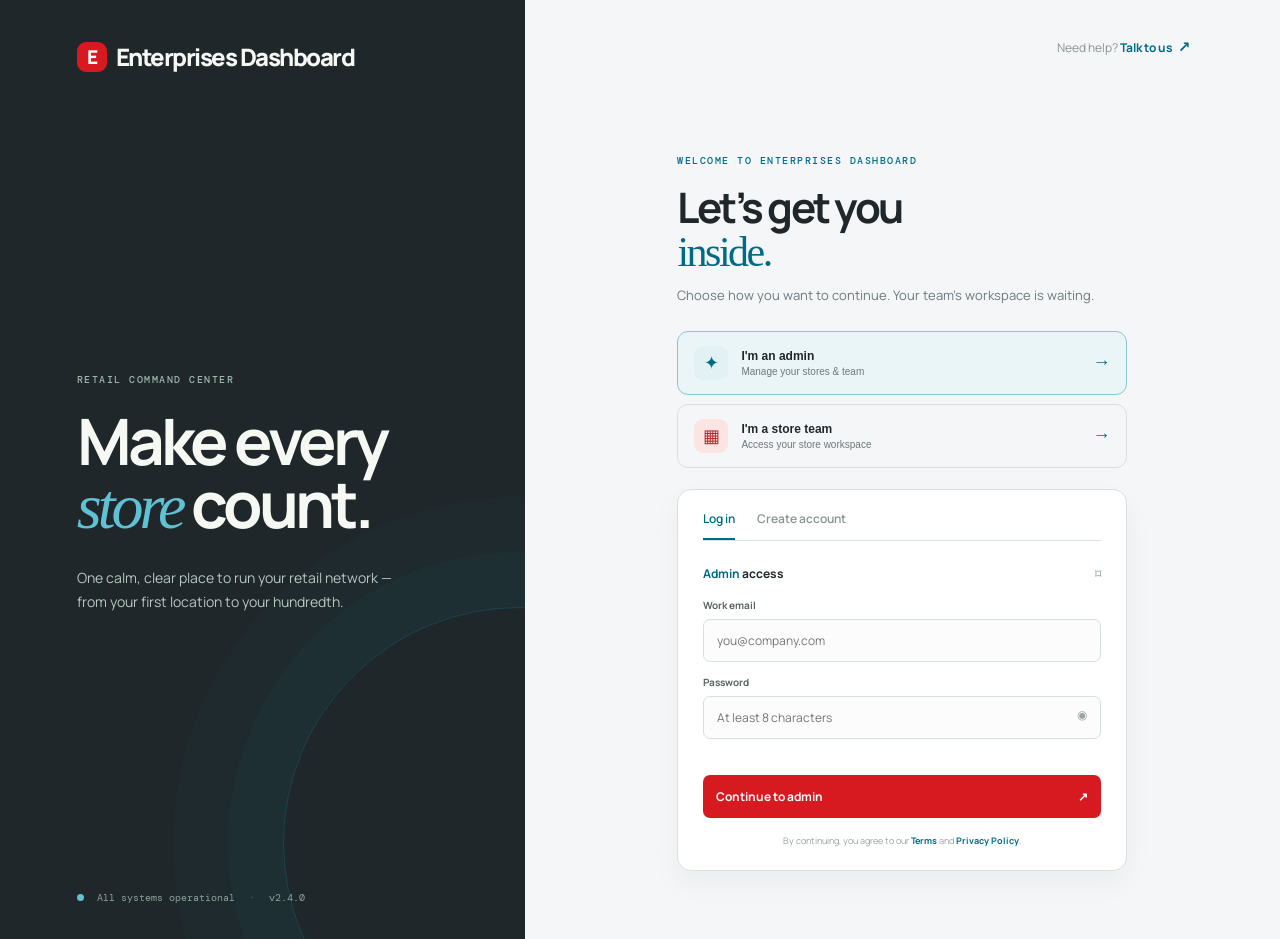
==== index.html @ e67822b3 "Hide admin navigation by default Co-authored-by: arena-agent <297053741+arena-agent@users.noreply.gi" ====
<!DOCTYPE html>
<html lang="en">
<head>
  <meta charset="UTF-8" />
  <meta name="viewport" content="width=device-width, initial-scale=1.0" />
  <title>Enterprises Dashboard · Retail operations, made simple</title>
  <link rel="preconnect" href="https://fonts.googleapis.com">
  <link rel="preconnect" href="https://fonts.gstatic.com" crossorigin>
  <link href="https://fonts.googleapis.com/css2?family=DM+Mono:wght@400;500&family=Manrope:wght@400;500;600;700;800&display=swap" rel="stylesheet">
  <link rel="stylesheet" href="styles.css?v=9" />
</head>
<body>
  <div class="app-shell">
    <aside class="brand-panel">
      <div class="brand"><span class="brand-mark">E</span><span>Enterprises Dashboard</span></div>
      <div class="brand-copy">
        <span class="eyebrow">RETAIL COMMAND CENTER</span>
        <h1>Make every<br><em>store</em> count.</h1>
        <p>One calm, clear place to run your retail network — from your first location to your hundredth.</p>
      </div>
      <div class="brand-footer"><span class="status-dot"></span> All systems operational <span class="footer-separator">·</span> v2.4.0</div>
    </aside>

    <main class="main-panel">
      <div class="topbar"><div class="mobile-brand"><span class="brand-mark">E</span> Enterprises Dashboard</div><div class="help">Need help? <a href="mailto:hello@enterprises.app">Talk to us <span>↗</span></a></div></div>
      <section id="auth-view" class="view">
        <div class="auth-wrap">
          <div class="intro">
            <span class="eyebrow accent">WELCOME TO ENTERPRISES DASHBOARD</span>
            <h2>Let’s get you<br><span>inside.</span></h2>
            <p>Choose how you want to continue. Your team’s workspace is waiting.</p>
          </div>
          <div class="role-grid">
            <button class="role-card selected" data-role="admin" type="button">
              <span class="role-icon admin-icon">✦</span><span class="role-text"><strong>I'm an admin</strong><small>Manage your stores & team</small></span><span class="arrow">→</span>
            </button>
            <button class="role-card" data-role="store" type="button">
              <span class="role-icon store-icon">▦</span><span class="role-text"><strong>I'm a store team</strong><small>Access your store workspace</small></span><span class="arrow">→</span>
            </button>
          </div>
          <div class="auth-card">
            <div class="auth-tabs"><button class="tab active" data-auth="login" type="button">Log in</button><button class="tab" data-auth="signup" type="button">Create account</button></div>
            <div class="form-heading"><span class="selected-role-label">Admin</span> access <span class="lock">⌑</span></div>
            <form id="auth-form" novalidate>
              <div id="name-field" class="field hidden"><label for="name">Your name</label><input id="name" type="text" placeholder="e.g. Alex Morgan" autocomplete="name"></div>
              <div class="field"><label for="email">Work email</label><input id="email" type="email" placeholder="you@company.com" autocomplete="email" required></div>
              <div class="field"><label for="password">Password</label><div class="password-wrap"><input id="password" type="password" placeholder="At least 8 characters" autocomplete="current-password" required><button type="button" id="toggle-password" aria-label="Show password">◉</button></div></div>
              <div id="confirm-field" class="field hidden"><label for="confirm">Confirm password</label><input id="confirm" type="password" placeholder="Repeat your password"></div>
              <div id="form-error" class="form-error" role="alert"></div>
              <button class="primary-button" type="submit"><span id="submit-label">Continue to admin</span><span>↗</span></button>
            </form>
            <p class="terms">By continuing, you agree to our <a href="#">Terms</a> and <a href="#">Privacy Policy</a>.</p>
          </div>
          <p class="switch-note" id="switch-note"></p>
        </div>
      </section>

      <section id="dashboard-view" class="view hidden"></section>
    </main>
  </div>
  <div id="toast" class="toast"></div>
  <script src="app.js?v=10"></script>
</body>
</html>
---- styles.css ----
:root{--ink:#17201c;--muted:#6d7872;--line:#dfe5df;--paper:#f7f9f6;--card:#fff;--mint:#dceee4;--green:#176b4a;--lime:#c8f06b;--orange:#e8794e}*{box-sizing:border-box}body{margin:0;background:var(--paper);color:var(--ink);font-family:Manrope,system-ui,sans-serif}.app-shell{min-height:100vh;display:grid;grid-template-columns:41% 59%}.brand-panel{background:#183d30;color:#f5f8f3;padding:40px 6vw 35px;display:flex;flex-direction:column;justify-content:space-between;min-height:100vh;position:relative;overflow:hidden}.brand-panel:after{content:'';position:absolute;width:470px;height:470px;border:1px solid rgba(200,240,107,.15);border-radius:50%;right:-230px;bottom:-140px;box-shadow:0 0 0 55px rgba(200,240,107,.025),0 0 0 110px rgba(200,240,107,.025)}.brand{font-size:24px;font-weight:800;letter-spacing:-1.5px;display:flex;align-items:center;gap:9px;position:relative;z-index:1}.brand-mark{width:30px;height:30px;border-radius:9px;background:var(--lime);color:#183d30;display:inline-flex;align-items:center;justify-content:center;font-weight:800;font-size:19px}.brand-copy{max-width:420px;position:relative;z-index:1;margin-top:30px}.eyebrow{font-family:'DM Mono',monospace;font-size:10px;letter-spacing:1.5px;font-weight:500;color:#9db6aa}.accent{color:var(--green)}h1{font-size:clamp(43px,5vw,72px);line-height:.98;letter-spacing:-4px;margin:22px 0 28px;font-weight:700}h1 em{font-family:Georgia,serif;color:var(--lime);font-weight:400} .brand-copy p{max-width:330px;color:#b4c8be;line-height:1.7;font-size:14px}.brand-footer{font-family:'DM Mono',monospace;font-size:10px;color:#88a499;position:relative;z-index:1}.status-dot{display:inline-block;width:7px;height:7px;border-radius:50%;background:var(--lime);margin-right:7px}.footer-separator{margin:0 8px;color:#446c5c}.main-panel{padding:36px 7vw 50px;background:var(--paper)}.topbar{display:flex;justify-content:flex-end;min-height:30px}.help{color:#8a948f;font-size:12px}.help a,.terms a{color:var(--green);font-weight:700;text-decoration:none}.help a span{font-size:15px;margin-left:3px}.mobile-brand{display:none}.auth-wrap{width:min(450px,100%);margin:clamp(35px,9vh,110px) auto 0}.intro h2{font-size:42px;line-height:1.02;letter-spacing:-2.5px;margin:17px 0 12px}.intro h2 span{font-family:Georgia,serif;font-weight:400;color:var(--green)}.intro p{font-size:13px;color:var(--muted);margin:0 0 27px}.role-grid{display:grid;gap:9px;margin-bottom:21px}.role-card{display:flex;align-items:center;text-align:left;width:100%;padding:14px 16px;background:transparent;border:1px solid var(--line);border-radius:11px;color:var(--ink);cursor:pointer;transition:.18s}.role-card:hover,.role-card.selected{border-color:#9fc1ad;background:#eef7f0}.role-icon{width:34px;height:34px;border-radius:9px;display:flex;align-items:center;justify-content:center;font-size:18px;margin-right:13px}.admin-icon{background:#e5f2bc;color:#4b701f}.store-icon{background:#f9e7d7;color:#9b5a2f}.role-text{display:flex;flex-direction:column;gap:3px}.role-text strong{font-size:12px}.role-text small{font-size:10px;color:var(--muted)}.arrow{margin-left:auto;color:var(--green);font-size:18px}.auth-card{background:var(--card);border:1px solid var(--line);border-radius:14px;padding:7px 25px 23px;box-shadow:0 12px 30px rgba(21,55,40,.045)}.auth-tabs{display:flex;border-bottom:1px solid var(--line);gap:22px;margin-bottom:24px}.tab{border:0;border-bottom:2px solid transparent;background:none;padding:13px 0 11px;color:#8a948f;font:600 12px Manrope;cursor:pointer}.tab.active{color:var(--green);border-color:var(--green)}.form-heading{font-size:12px;font-weight:700;margin-bottom:16px}.selected-role-label{color:var(--green)}.lock{color:#9da8a1;float:right}.field{margin:13px 0}.field label{display:block;font-size:10px;font-weight:700;margin-bottom:7px;color:#59665f}input{width:100%;border:1px solid var(--line);background:#fbfcfb;padding:12px 13px;border-radius:7px;outline:none;font:12px Manrope;color:var(--ink);transition:.15s}input:focus{border-color:#78a68c;box-shadow:0 0 0 3px #e9f3eb}.password-wrap{position:relative}.password-wrap input{padding-right:42px}.password-wrap button{position:absolute;right:10px;top:8px;border:0;background:none;color:#9aa49f;cursor:pointer;padding:4px;font-size:12px}.primary-button{border:0;background:var(--green);color:#fff;width:100%;border-radius:7px;padding:13px;margin-top:8px;font:700 12px Manrope;cursor:pointer;display:flex;justify-content:space-between;align-items:center;transition:.15s}.primary-button:hover{background:#10573a;transform:translateY(-1px)}.terms{text-align:center;font-size:9px;color:#9aa39e;margin:16px 0 0}.switch-note{text-align:center;color:#8b9590;font-size:11px;margin:18px 0}.switch-note button{background:none;border:0;color:var(--green);font:700 11px Manrope;cursor:pointer;padding:0}.hidden{display:none!important}.form-error{color:#bd4a38;font-size:10px;min-height:15px;margin-top:7px}.toast{position:fixed;bottom:25px;right:25px;background:#183d30;color:white;padding:13px 17px;border-radius:8px;font-size:12px;opacity:0;transform:translateY(8px);transition:.2s;pointer-events:none}.toast.show{opacity:1;transform:none}.dashboard{max-width:850px;margin:10vh auto 0}.dash-header{display:flex;justify-content:space-between;align-items:start;border-bottom:1px solid var(--line);padding-bottom:25px}.dash-header h2{font-size:34px;letter-spacing:-2px;margin:10px 0 5px}.dash-header p{color:var(--muted);font-size:13px}.logout{background:none;border:1px solid var(--line);border-radius:6px;padding:10px 14px;font:600 11px Manrope;color:var(--muted);cursor:pointer}.dash-grid{display:grid;grid-template-columns:1.1fr .9fr;gap:18px;margin-top:25px}.panel{background:#fff;border:1px solid var(--line);border-radius:12px;padding:22px}.panel h3{font-size:13px;margin:0 0 5px}.panel p{font-size:11px;color:var(--muted);margin:0 0 18px;line-height:1.5}.store-row{display:flex;align-items:center;border-top:1px solid #edf0ed;padding:14px 0}.store-avatar{width:31px;height:31px;border-radius:8px;background:#f9e7d7;color:#9b5a2f;display:grid;place-items:center;font-size:12px;font-weight:800;margin-right:10px}.store-row strong{font-size:11px}.store-row small{display:block;color:var(--muted);font-size:9px;margin-top:2px}.badge{margin-left:auto;background:#e7f4e9;color:#3c8056;border-radius:20px;padding:5px 8px;font-size:9px}.empty{color:var(--muted);font-size:11px;padding:15px 0}.metric{font-size:31px;font-weight:700;letter-spacing:-2px;margin:9px 0;color:var(--green)}.metric-caption{font-size:10px;color:var(--muted)}.add-store{margin-top:18px}.add-store form{display:flex;gap:8px}.add-store input{min-width:0}.small-button{border:0;background:var(--lime);border-radius:7px;padding:0 14px;color:#35500e;font:700 11px Manrope;cursor:pointer;white-space:nowrap}
@media(max-width:800px){.app-shell{display:block}.brand-panel{min-height:auto;height:160px;padding:23px 25px}.brand-copy,.brand-footer{display:none}.main-panel{padding:20px 22px 40px}.topbar{justify-content:space-between}.mobile-brand{display:flex;align-items:center;gap:7px;font-weight:800;font-size:18px}.mobile-brand .brand-mark{width:25px;height:25px;font-size:15px}.auth-wrap{margin:45px auto 0}.intro h2{font-size:36px}.dash-grid{grid-template-columns:1fr}.dashboard{margin-top:45px}}
@media(max-width:800px){.mobile-brand{font-size:14px;letter-spacing:-.4px}.mobile-brand .brand-mark{flex:none}}
/* Auth mode transition: the form glides in from the direction of the selected tab. */
.auth-card.slide-next > :not(.auth-tabs){animation:formSlideNext .34s cubic-bezier(.22,.8,.28,1) both}
.auth-card.slide-previous > :not(.auth-tabs){animation:formSlidePrevious .34s cubic-bezier(.22,.8,.28,1) both}
@keyframes formSlideNext{from{opacity:0;transform:translateX(24px)}to{opacity:1;transform:translateX(0)}}
@keyframes formSlidePrevious{from{opacity:0;transform:translateX(-24px)}to{opacity:1;transform:translateX(0)}}
@media(prefers-reduced-motion:reduce){.auth-card.slide-next > :not(.auth-tabs),.auth-card.slide-previous > :not(.auth-tabs){animation:none}}
/* Small-screen layout refinements */
@media (max-width: 800px) {
  .brand-panel { height: auto; min-height: 76px; padding: 18px 22px; }
  .brand { font-size: 19px; letter-spacing: -1px; }
  .main-panel { min-height: calc(100vh - 76px); padding: 18px 20px 36px; }
  .auth-wrap { margin-top: 34px; }
  .intro p { line-height: 1.55; margin-bottom: 22px; }
  .role-card { min-height: 62px; padding: 12px 13px; }
  .auth-card { padding-left: 18px; padding-right: 18px; }
  .dashboard { margin: 32px auto 0; }
  .dash-header { gap: 16px; }
  .dash-header h2 { font-size: 30px; }
  .dash-header .logout { align-self: flex-start; }
  .add-store form { display: grid; grid-template-columns: 1fr 1fr; }
  .add-store form input:first-child, .add-store form button { grid-column: 1 / -1; min-height: 40px; }
  .add-store form input { min-width: 0; }
}
@media (max-width: 520px) {
  .brand-panel { padding: 16px 18px; }
  .brand { font-size: 17px; }
  .brand-mark { width: 27px; height: 27px; font-size: 17px; }
  .main-panel { padding: 14px 14px 30px; }
  .topbar { min-height: 27px; }
  .help { font-size: 10px; }
  .auth-wrap { margin-top: 28px; }
  .intro h2 { font-size: 34px; letter-spacing: -2px; }
  .intro p { font-size: 12px; }
  .role-text strong { font-size: 11px; }
  .role-text small { font-size: 9px; }
  .auth-card { border-radius: 12px; padding: 5px 15px 19px; }
  .auth-tabs { gap: 18px; margin-bottom: 20px; }
  .field { margin: 11px 0; }
  .primary-button { min-height: 43px; }
  .dashboard { margin-top: 28px; }
  .dash-header h2 { font-size: 27px; letter-spacing: -1.5px; }
  .dash-grid { gap: 12px; margin-top: 18px; }
  .panel { padding: 17px; }
  .add-store form { display: flex; flex-direction: column; }
  .add-store form input, .add-store form button { width: 100%; min-height: 40px; }
  .small-button { padding: 11px 14px; }
}
@media (max-width: 360px) {
  .main-panel { padding-left: 10px; padding-right: 10px; }
  .intro h2 { font-size: 31px; }
  .auth-card { padding-left: 12px; padding-right: 12px; }
  .help a { display: none; }
}
/* Admin application shell */
.admin-layout{min-height:100vh;display:flex;background:#f7f9f6}.admin-sidebar{width:230px;flex:0 0 230px;background:#183d30;color:#e8f2eb;padding:28px 15px 20px;display:flex;flex-direction:column;animation:sidebarIn .38s ease both}.sidebar-brand{display:flex;align-items:center;gap:9px;font-size:16px;letter-spacing:-.5px;padding:0 12px 35px}.sidebar-brand .brand-mark{width:27px;height:27px;font-size:16px}.side-nav{display:flex;flex-direction:column;gap:4px}.nav-label{font:500 9px 'DM Mono',monospace;letter-spacing:1.4px;color:#83a798;padding:0 13px 9px}.nav-label-spaced{margin-top:25px}.side-link{border:0;background:transparent;color:#a8c0b4;text-align:left;padding:11px 13px;border-radius:7px;font:600 11px Manrope;cursor:pointer;display:flex;align-items:center;gap:12px;transition:.16s}.side-link span{width:16px;text-align:center;font-size:16px;color:#93b0a3}.side-link:hover,.side-link.active{color:#183d30;background:var(--lime)}.side-link:hover span,.side-link.active span{color:#42691d}.sidebar-bottom{margin-top:auto;color:#80a396;font:9px 'DM Mono',monospace;padding:0 12px}.admin-content{min-width:0;flex:1}.admin-topbar{height:76px;border-bottom:1px solid var(--line);display:flex;align-items:center;padding:0 4.5vw;background:#fff}.breadcrumb{font-size:11px;display:flex;gap:10px;align-items:center;color:#9ba59f}.breadcrumb strong{color:var(--ink)}.breadcrumb b{font-weight:400;color:#c0c9c3}.admin-user-wrap{margin-left:auto;position:relative}.admin-user{border:0;background:none;display:flex;align-items:center;gap:9px;cursor:pointer;padding:5px}.user-avatar{width:32px;height:32px;border-radius:9px;background:#e5f2bc;color:#4b701f;display:grid;place-items:center;font-weight:800;font-size:12px}.user-copy{text-align:left;display:flex;flex-direction:column;gap:2px}.user-copy strong{font-size:11px}.user-copy small{font-size:9px;color:var(--muted)}.user-chevron{color:#89958e;margin-left:4px}.user-menu{position:absolute;right:0;top:48px;width:190px;background:#fff;border:1px solid var(--line);border-radius:9px;box-shadow:0 12px 28px #183d3020;padding:14px;z-index:5;display:flex;flex-direction:column}.user-menu strong{font-size:11px}.user-menu small{color:var(--muted);font-size:9px;margin:4px 0 12px;overflow:hidden;text-overflow:ellipsis}.user-menu button{border:0;border-top:1px solid var(--line);background:none;text-align:left;padding:10px 0 0;color:#b34f3d;font:600 10px Manrope;cursor:pointer}.menu-toggle{display:none}.admin-main{padding:44px 4.5vw 60px;max-width:1400px;margin:auto}.page-heading{display:flex;justify-content:space-between;align-items:end;margin-bottom:30px}.page-heading h2{font-size:32px;letter-spacing:-2px;margin:12px 0 6px}.page-heading p{color:var(--muted);font-size:12px;margin:0}.outline-button,.text-button{border:1px solid #b8cbbf;background:#fff;color:var(--green);border-radius:7px;padding:11px 14px;font:700 10px Manrope;cursor:pointer}.text-button{border:0;padding:5px;background:none}.stat-grid{display:grid;grid-template-columns:repeat(4,1fr);gap:13px;margin-bottom:22px}.stat-card,.admin-panel{background:#fff;border:1px solid var(--line);border-radius:11px}.stat-card{padding:17px;display:flex;flex-direction:column}.stat-icon{width:28px;height:28px;display:grid;place-items:center;border-radius:8px;font-size:15px;margin-bottom:15px}.stat-icon.green{background:#e5f2bc;color:#4b701f}.stat-icon.orange{background:#fae8dc;color:#ab633a}.stat-icon.purple{background:#ebe2f7;color:#765193}.stat-icon.blue{background:#dcebf3;color:#3d7490}.stat-card small{font-size:10px;color:var(--muted)}.stat-card strong{font-size:25px;letter-spacing:-1px;margin:5px 0}.stat-card em{font-size:9px;color:#9aa59e;font-style:normal}.admin-columns{display:grid;grid-template-columns:1.25fr .75fr;gap:18px}.admin-panel{padding:21px}.panel-heading{display:flex;justify-content:space-between;align-items:start}.admin-panel h3{font-size:13px;margin:0 0 5px}.admin-panel p{font-size:10px;color:var(--muted);line-height:1.5;margin:0 0 17px}.admin-panel .store-row{border-top:1px solid #edf0ed}.admin-panel .add-store{border-top:1px solid #edf0ed;padding-top:17px}.admin-panel .add-store h3{margin-top:0}.add-store form{display:flex;gap:7px}.add-store form input{min-width:0}.activity-empty{min-height:210px;border-top:1px solid #edf0ed;display:flex;flex-direction:column;align-items:center;justify-content:center;color:var(--muted);text-align:center}.activity-empty span{width:40px;height:40px;border-radius:12px;background:#eef7f0;color:var(--green);display:grid;place-items:center;font-size:20px;margin-bottom:12px}.activity-empty strong{font-size:11px;color:var(--ink)}.activity-empty small{font-size:10px;margin-top:5px}.placeholder-page .page-heading{margin-bottom:28px}.placeholder-panel{min-height:370px;display:flex;flex-direction:column;align-items:center;justify-content:center;text-align:center}.placeholder-icon{width:53px;height:53px;border-radius:15px;background:#e5f2bc;color:#4b701f;display:grid;place-items:center;font-size:24px;margin-bottom:16px}.placeholder-panel h3{font-size:15px}.placeholder-panel p{max-width:350px}.sidebar-bottom .status-dot{margin-left:0}
@keyframes sidebarIn{from{transform:translateX(-18px);opacity:0}to{transform:none;opacity:1}}
@media(max-width:1000px){.admin-sidebar{width:205px;flex-basis:205px}.stat-grid{grid-template-columns:repeat(2,1fr)}.admin-main{padding-left:28px;padding-right:28px}}
@media(max-width:800px){.admin-layout{position:relative}.admin-sidebar{position:fixed;z-index:10;inset:0 auto 0 0;width:235px;transform:translateX(-100%);transition:transform .28s ease;box-shadow:10px 0 28px #183d3028}.admin-sidebar.open{transform:translateX(0)}.admin-topbar{height:64px;padding:0 18px}.menu-toggle{display:block;border:0;background:#eef7f0;color:var(--green);border-radius:7px;width:34px;height:32px;font-size:16px;margin-right:13px;cursor:pointer}.admin-main{padding:28px 18px 40px}.page-heading{align-items:start;flex-direction:column;gap:17px}.page-heading h2{font-size:29px}.admin-columns{grid-template-columns:1fr}.stat-grid{gap:9px}.stat-card{padding:13px}.stat-card strong{font-size:22px}.add-store form{display:grid;grid-template-columns:1fr 1fr}.add-store form input:first-child,.add-store form button{grid-column:1/-1}.add-store form button{min-height:39px}.user-copy{display:none}.user-chevron{display:none}}
@media(max-width:480px){.admin-main{padding:25px 13px 35px}.breadcrumb span,.breadcrumb b{display:none}.breadcrumb{font-size:12px}.stat-grid{grid-template-columns:1fr 1fr}.stat-card small{font-size:9px}.stat-card em{font-size:8px}.admin-panel{padding:16px}.admin-columns{gap:12px}.add-store form{display:flex;flex-direction:column}.add-store form input,.add-store form button{width:100%;min-height:40px}.page-heading h2{font-size:26px}.outline-button{width:100%}}
/* Dashboard occupies the full viewport after authentication; the marketing panel belongs only to auth. */
.app-shell.admin-mode{display:block;min-height:100vh}
.app-shell.admin-mode>.brand-panel{display:none}
.app-shell.admin-mode>.main-panel{padding:0;min-height:100vh;background:#f7f9f6}
@media(max-width:800px){.app-shell.admin-mode>.main-panel{padding:0}.app-shell.admin-mode .admin-main{min-width:0}}
/* Desktop sidebar toggle */
.admin-topbar .menu-toggle{display:block;border:0;background:#eef7f0;color:var(--green);border-radius:7px;width:34px;height:32px;font-size:16px;margin-right:14px;cursor:pointer;transition:.18s}
.admin-topbar .menu-toggle:hover{background:var(--lime)}
.admin-sidebar{transition:width .3s ease,flex-basis .3s ease,padding .3s ease,transform .28s ease}
.admin-sidebar.collapsed{width:0;flex-basis:0;padding-left:0;padding-right:0;overflow:hidden}
@media(max-width:800px){.admin-sidebar.collapsed{width:235px;flex-basis:auto;padding:28px 15px 20px;overflow:visible}.admin-topbar .menu-toggle{margin-right:13px}}
/* Bosch x Siemens inspired appliance palette: graphite, stainless steel, Bosch red and Siemens blue. */
:root{--ink:#20272b;--muted:#6e797e;--line:#d9e0e3;--paper:#f4f6f7;--card:#fff;--mint:#e4f0f3;--green:#006b86;--lime:#d71920;--orange:#d97542}
body{background:var(--paper);color:var(--ink)}
.brand-panel,.admin-sidebar{background:#20272b}
.brand-mark{background:#d71920;color:#fff}
.brand-panel:after{border-color:rgba(0,157,184,.25);box-shadow:0 0 0 55px rgba(0,157,184,.035),0 0 0 110px rgba(0,157,184,.025)}
h1 em{color:#5fc1d3}
.role-card:hover,.role-card.selected{border-color:#8cc5d1;background:#eaf5f7}
.admin-icon{background:#e1f1f4;color:#006b86}.store-icon{background:#fbe5e3;color:#b3262c}
.primary-button{background:#d71920}.primary-button:hover{background:#b9141b}
.small-button{background:#d71920;color:#fff}.small-button:hover{background:#b9141b}
.side-link.active{background:#d71920;color:#fff}.side-link:hover{background:#eaf5f7;color:#006b86}.side-link.active span{color:#fff}.side-link:hover span{color:#006b86}
.admin-topbar .menu-toggle{background:#e4f0f3;color:#006b86}.admin-topbar .menu-toggle:hover{background:#d71920;color:#fff}
.stat-icon.green{background:#e1f1f4;color:#006b86}.stat-icon.orange{background:#fbe5e3;color:#b3262c}.stat-icon.purple{background:#e9e7f4;color:#5b568c}.stat-icon.blue{background:#e1f1f4;color:#006b86}
.badge{background:#e1f1f4;color:#006b86}.outline-button{border-color:#9ac5cf;color:#006b86}.text-button{color:#006b86}
.activity-empty span,.placeholder-icon{background:#e1f1f4;color:#006b86}
.user-avatar,.store-avatar{background:#e1f1f4;color:#006b86}
.status-dot{background:#5fc1d3}.accent{color:#006b86}
input:focus{border-color:#54aabc;box-shadow:0 0 0 3px #e1f1f4}
/* Keep auth-only support links out of the authenticated dashboard. */
.app-shell.admin-mode>.main-panel>.topbar{display:none}
.sidebar-brand strong{white-space:nowrap}
/* Preserve the off-canvas state when the preview is resized between desktop and mobile widths. */
@media(max-width:800px){
  .admin-sidebar.collapsed{transform:translateX(-100%)}
  .admin-sidebar.open{transform:translateX(0)}
}
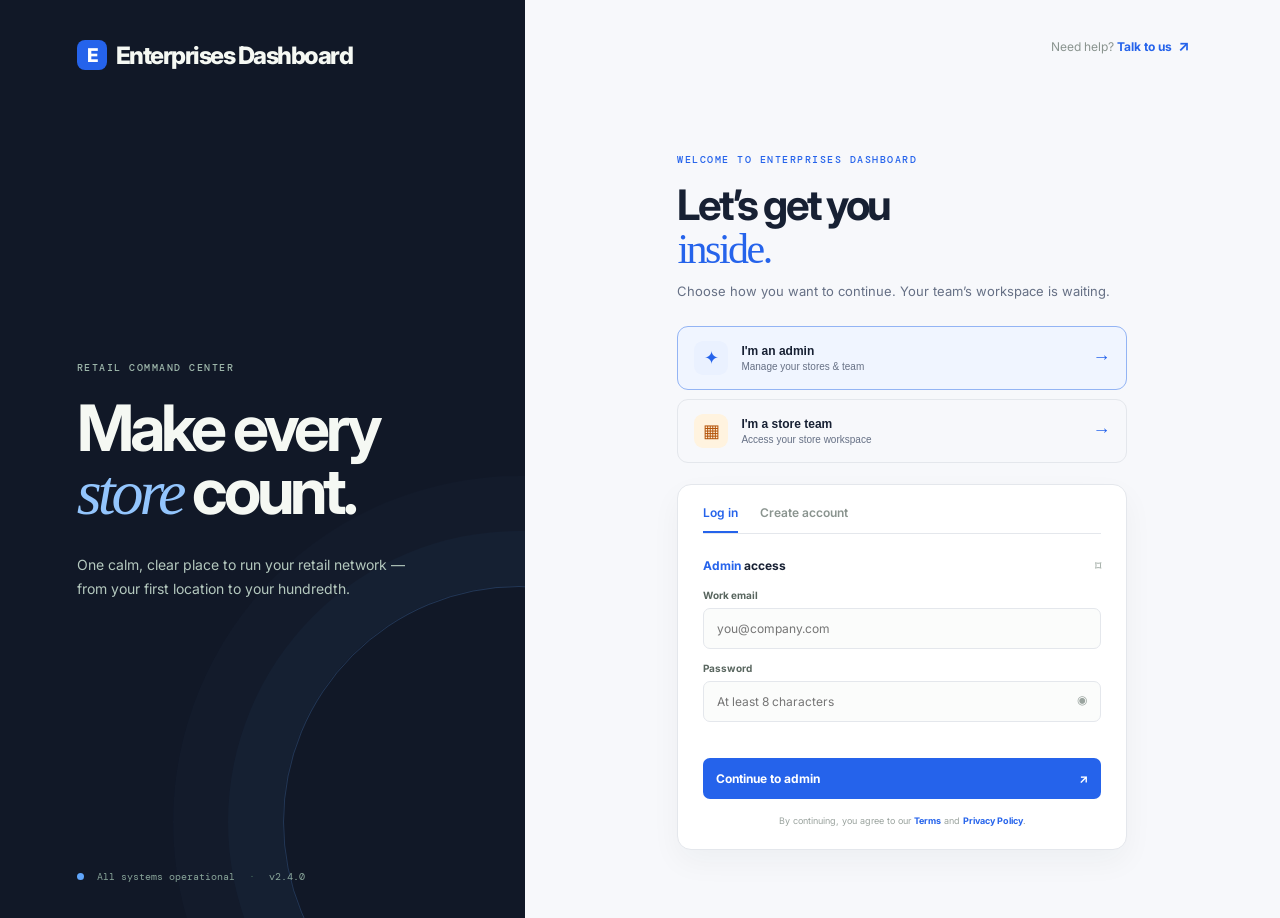
==== commit a6db2934: "Refresh dashboard typography and professional theme Co-authored-by: arena-agent <297053741+arena-age" ====
--- a/index.html
+++ b/index.html
@@ -6,8 +6,8 @@
   <title>Enterprises Dashboard · Retail operations, made simple</title>
   <link rel="preconnect" href="https://fonts.googleapis.com">
   <link rel="preconnect" href="https://fonts.gstatic.com" crossorigin>
-  <link href="https://fonts.googleapis.com/css2?family=DM+Mono:wght@400;500&family=Manrope:wght@400;500;600;700;800&display=swap" rel="stylesheet">
-  <link rel="stylesheet" href="styles.css?v=9" />
+  <link href="https://fonts.googleapis.com/css2?family=DM+Mono:wght@400;500&family=Inter:wght@400;500;600;700;800&display=swap" rel="stylesheet">
+  <link rel="stylesheet" href="styles.css?v=11" />
 </head>
 <body>
   <div class="app-shell">
@@ -59,6 +59,6 @@
     </main>
   </div>
   <div id="toast" class="toast"></div>
-  <script src="app.js?v=10"></script>
+  <script src="app.js?v=11"></script>
 </body>
 </html>
--- a/styles.css
+++ b/styles.css
@@ -1,4 +1,4 @@
-:root{--ink:#17201c;--muted:#6d7872;--line:#dfe5df;--paper:#f7f9f6;--card:#fff;--mint:#dceee4;--green:#176b4a;--lime:#c8f06b;--orange:#e8794e}*{box-sizing:border-box}body{margin:0;background:var(--paper);color:var(--ink);font-family:Manrope,system-ui,sans-serif}.app-shell{min-height:100vh;display:grid;grid-template-columns:41% 59%}.brand-panel{background:#183d30;color:#f5f8f3;padding:40px 6vw 35px;display:flex;flex-direction:column;justify-content:space-between;min-height:100vh;position:relative;overflow:hidden}.brand-panel:after{content:'';position:absolute;width:470px;height:470px;border:1px solid rgba(200,240,107,.15);border-radius:50%;right:-230px;bottom:-140px;box-shadow:0 0 0 55px rgba(200,240,107,.025),0 0 0 110px rgba(200,240,107,.025)}.brand{font-size:24px;font-weight:800;letter-spacing:-1.5px;display:flex;align-items:center;gap:9px;position:relative;z-index:1}.brand-mark{width:30px;height:30px;border-radius:9px;background:var(--lime);color:#183d30;display:inline-flex;align-items:center;justify-content:center;font-weight:800;font-size:19px}.brand-copy{max-width:420px;position:relative;z-index:1;margin-top:30px}.eyebrow{font-family:'DM Mono',monospace;font-size:10px;letter-spacing:1.5px;font-weight:500;color:#9db6aa}.accent{color:var(--green)}h1{font-size:clamp(43px,5vw,72px);line-height:.98;letter-spacing:-4px;margin:22px 0 28px;font-weight:700}h1 em{font-family:Georgia,serif;color:var(--lime);font-weight:400} .brand-copy p{max-width:330px;color:#b4c8be;line-height:1.7;font-size:14px}.brand-footer{font-family:'DM Mono',monospace;font-size:10px;color:#88a499;position:relative;z-index:1}.status-dot{display:inline-block;width:7px;height:7px;border-radius:50%;background:var(--lime);margin-right:7px}.footer-separator{margin:0 8px;color:#446c5c}.main-panel{padding:36px 7vw 50px;background:var(--paper)}.topbar{display:flex;justify-content:flex-end;min-height:30px}.help{color:#8a948f;font-size:12px}.help a,.terms a{color:var(--green);font-weight:700;text-decoration:none}.help a span{font-size:15px;margin-left:3px}.mobile-brand{display:none}.auth-wrap{width:min(450px,100%);margin:clamp(35px,9vh,110px) auto 0}.intro h2{font-size:42px;line-height:1.02;letter-spacing:-2.5px;margin:17px 0 12px}.intro h2 span{font-family:Georgia,serif;font-weight:400;color:var(--green)}.intro p{font-size:13px;color:var(--muted);margin:0 0 27px}.role-grid{display:grid;gap:9px;margin-bottom:21px}.role-card{display:flex;align-items:center;text-align:left;width:100%;padding:14px 16px;background:transparent;border:1px solid var(--line);border-radius:11px;color:var(--ink);cursor:pointer;transition:.18s}.role-card:hover,.role-card.selected{border-color:#9fc1ad;background:#eef7f0}.role-icon{width:34px;height:34px;border-radius:9px;display:flex;align-items:center;justify-content:center;font-size:18px;margin-right:13px}.admin-icon{background:#e5f2bc;color:#4b701f}.store-icon{background:#f9e7d7;color:#9b5a2f}.role-text{display:flex;flex-direction:column;gap:3px}.role-text strong{font-size:12px}.role-text small{font-size:10px;color:var(--muted)}.arrow{margin-left:auto;color:var(--green);font-size:18px}.auth-card{background:var(--card);border:1px solid var(--line);border-radius:14px;padding:7px 25px 23px;box-shadow:0 12px 30px rgba(21,55,40,.045)}.auth-tabs{display:flex;border-bottom:1px solid var(--line);gap:22px;margin-bottom:24px}.tab{border:0;border-bottom:2px solid transparent;background:none;padding:13px 0 11px;color:#8a948f;font:600 12px Manrope;cursor:pointer}.tab.active{color:var(--green);border-color:var(--green)}.form-heading{font-size:12px;font-weight:700;margin-bottom:16px}.selected-role-label{color:var(--green)}.lock{color:#9da8a1;float:right}.field{margin:13px 0}.field label{display:block;font-size:10px;font-weight:700;margin-bottom:7px;color:#59665f}input{width:100%;border:1px solid var(--line);background:#fbfcfb;padding:12px 13px;border-radius:7px;outline:none;font:12px Manrope;color:var(--ink);transition:.15s}input:focus{border-color:#78a68c;box-shadow:0 0 0 3px #e9f3eb}.password-wrap{position:relative}.password-wrap input{padding-right:42px}.password-wrap button{position:absolute;right:10px;top:8px;border:0;background:none;color:#9aa49f;cursor:pointer;padding:4px;font-size:12px}.primary-button{border:0;background:var(--green);color:#fff;width:100%;border-radius:7px;padding:13px;margin-top:8px;font:700 12px Manrope;cursor:pointer;display:flex;justify-content:space-between;align-items:center;transition:.15s}.primary-button:hover{background:#10573a;transform:translateY(-1px)}.terms{text-align:center;font-size:9px;color:#9aa39e;margin:16px 0 0}.switch-note{text-align:center;color:#8b9590;font-size:11px;margin:18px 0}.switch-note button{background:none;border:0;color:var(--green);font:700 11px Manrope;cursor:pointer;padding:0}.hidden{display:none!important}.form-error{color:#bd4a38;font-size:10px;min-height:15px;margin-top:7px}.toast{position:fixed;bottom:25px;right:25px;background:#183d30;color:white;padding:13px 17px;border-radius:8px;font-size:12px;opacity:0;transform:translateY(8px);transition:.2s;pointer-events:none}.toast.show{opacity:1;transform:none}.dashboard{max-width:850px;margin:10vh auto 0}.dash-header{display:flex;justify-content:space-between;align-items:start;border-bottom:1px solid var(--line);padding-bottom:25px}.dash-header h2{font-size:34px;letter-spacing:-2px;margin:10px 0 5px}.dash-header p{color:var(--muted);font-size:13px}.logout{background:none;border:1px solid var(--line);border-radius:6px;padding:10px 14px;font:600 11px Manrope;color:var(--muted);cursor:pointer}.dash-grid{display:grid;grid-template-columns:1.1fr .9fr;gap:18px;margin-top:25px}.panel{background:#fff;border:1px solid var(--line);border-radius:12px;padding:22px}.panel h3{font-size:13px;margin:0 0 5px}.panel p{font-size:11px;color:var(--muted);margin:0 0 18px;line-height:1.5}.store-row{display:flex;align-items:center;border-top:1px solid #edf0ed;padding:14px 0}.store-avatar{width:31px;height:31px;border-radius:8px;background:#f9e7d7;color:#9b5a2f;display:grid;place-items:center;font-size:12px;font-weight:800;margin-right:10px}.store-row strong{font-size:11px}.store-row small{display:block;color:var(--muted);font-size:9px;margin-top:2px}.badge{margin-left:auto;background:#e7f4e9;color:#3c8056;border-radius:20px;padding:5px 8px;font-size:9px}.empty{color:var(--muted);font-size:11px;padding:15px 0}.metric{font-size:31px;font-weight:700;letter-spacing:-2px;margin:9px 0;color:var(--green)}.metric-caption{font-size:10px;color:var(--muted)}.add-store{margin-top:18px}.add-store form{display:flex;gap:8px}.add-store input{min-width:0}.small-button{border:0;background:var(--lime);border-radius:7px;padding:0 14px;color:#35500e;font:700 11px Manrope;cursor:pointer;white-space:nowrap}
+:root{--ink:#17201c;--muted:#6d7872;--line:#dfe5df;--paper:#f7f9f6;--card:#fff;--mint:#dceee4;--green:#176b4a;--lime:#c8f06b;--orange:#e8794e}*{box-sizing:border-box}body{margin:0;background:var(--paper);color:var(--ink);font-family:Inter,system-ui,sans-serif}.app-shell{min-height:100vh;display:grid;grid-template-columns:41% 59%}.brand-panel{background:#183d30;color:#f5f8f3;padding:40px 6vw 35px;display:flex;flex-direction:column;justify-content:space-between;min-height:100vh;position:relative;overflow:hidden}.brand-panel:after{content:'';position:absolute;width:470px;height:470px;border:1px solid rgba(200,240,107,.15);border-radius:50%;right:-230px;bottom:-140px;box-shadow:0 0 0 55px rgba(200,240,107,.025),0 0 0 110px rgba(200,240,107,.025)}.brand{font-size:24px;font-weight:800;letter-spacing:-1.5px;display:flex;align-items:center;gap:9px;position:relative;z-index:1}.brand-mark{width:30px;height:30px;border-radius:9px;background:var(--lime);color:#183d30;display:inline-flex;align-items:center;justify-content:center;font-weight:800;font-size:19px}.brand-copy{max-width:420px;position:relative;z-index:1;margin-top:30px}.eyebrow{font-family:'DM Mono',monospace;font-size:10px;letter-spacing:1.5px;font-weight:500;color:#9db6aa}.accent{color:var(--green)}h1{font-size:clamp(43px,5vw,72px);line-height:.98;letter-spacing:-4px;margin:22px 0 28px;font-weight:700}h1 em{font-family:Georgia,serif;color:var(--lime);font-weight:400} .brand-copy p{max-width:330px;color:#b4c8be;line-height:1.7;font-size:14px}.brand-footer{font-family:'DM Mono',monospace;font-size:10px;color:#88a499;position:relative;z-index:1}.status-dot{display:inline-block;width:7px;height:7px;border-radius:50%;background:var(--lime);margin-right:7px}.footer-separator{margin:0 8px;color:#446c5c}.main-panel{padding:36px 7vw 50px;background:var(--paper)}.topbar{display:flex;justify-content:flex-end;min-height:30px}.help{color:#8a948f;font-size:12px}.help a,.terms a{color:var(--green);font-weight:700;text-decoration:none}.help a span{font-size:15px;margin-left:3px}.mobile-brand{display:none}.auth-wrap{width:min(450px,100%);margin:clamp(35px,9vh,110px) auto 0}.intro h2{font-size:42px;line-height:1.02;letter-spacing:-2.5px;margin:17px 0 12px}.intro h2 span{font-family:Georgia,serif;font-weight:400;color:var(--green)}.intro p{font-size:13px;color:var(--muted);margin:0 0 27px}.role-grid{display:grid;gap:9px;margin-bottom:21px}.role-card{display:flex;align-items:center;text-align:left;width:100%;padding:14px 16px;background:transparent;border:1px solid var(--line);border-radius:11px;color:var(--ink);cursor:pointer;transition:.18s}.role-card:hover,.role-card.selected{border-color:#9fc1ad;background:#eef7f0}.role-icon{width:34px;height:34px;border-radius:9px;display:flex;align-items:center;justify-content:center;font-size:18px;margin-right:13px}.admin-icon{background:#e5f2bc;color:#4b701f}.store-icon{background:#f9e7d7;color:#9b5a2f}.role-text{display:flex;flex-direction:column;gap:3px}.role-text strong{font-size:12px}.role-text small{font-size:10px;color:var(--muted)}.arrow{margin-left:auto;color:var(--green);font-size:18px}.auth-card{background:var(--card);border:1px solid var(--line);border-radius:14px;padding:7px 25px 23px;box-shadow:0 12px 30px rgba(21,55,40,.045)}.auth-tabs{display:flex;border-bottom:1px solid var(--line);gap:22px;margin-bottom:24px}.tab{border:0;border-bottom:2px solid transparent;background:none;padding:13px 0 11px;color:#8a948f;font:600 12px Inter;cursor:pointer}.tab.active{color:var(--green);border-color:var(--green)}.form-heading{font-size:12px;font-weight:700;margin-bottom:16px}.selected-role-label{color:var(--green)}.lock{color:#9da8a1;float:right}.field{margin:13px 0}.field label{display:block;font-size:10px;font-weight:700;margin-bottom:7px;color:#59665f}input{width:100%;border:1px solid var(--line);background:#fbfcfb;padding:12px 13px;border-radius:7px;outline:none;font:12px Inter;color:var(--ink);transition:.15s}input:focus{border-color:#78a68c;box-shadow:0 0 0 3px #e9f3eb}.password-wrap{position:relative}.password-wrap input{padding-right:42px}.password-wrap button{position:absolute;right:10px;top:8px;border:0;background:none;color:#9aa49f;cursor:pointer;padding:4px;font-size:12px}.primary-button{border:0;background:var(--green);color:#fff;width:100%;border-radius:7px;padding:13px;margin-top:8px;font:700 12px Inter;cursor:pointer;display:flex;justify-content:space-between;align-items:center;transition:.15s}.primary-button:hover{background:#10573a;transform:translateY(-1px)}.terms{text-align:center;font-size:9px;color:#9aa39e;margin:16px 0 0}.switch-note{text-align:center;color:#8b9590;font-size:11px;margin:18px 0}.switch-note button{background:none;border:0;color:var(--green);font:700 11px Inter;cursor:pointer;padding:0}.hidden{display:none!important}.form-error{color:#bd4a38;font-size:10px;min-height:15px;margin-top:7px}.toast{position:fixed;bottom:25px;right:25px;background:#183d30;color:white;padding:13px 17px;border-radius:8px;font-size:12px;opacity:0;transform:translateY(8px);transition:.2s;pointer-events:none}.toast.show{opacity:1;transform:none}.dashboard{max-width:850px;margin:10vh auto 0}.dash-header{display:flex;justify-content:space-between;align-items:start;border-bottom:1px solid var(--line);padding-bottom:25px}.dash-header h2{font-size:34px;letter-spacing:-2px;margin:10px 0 5px}.dash-header p{color:var(--muted);font-size:13px}.logout{background:none;border:1px solid var(--line);border-radius:6px;padding:10px 14px;font:600 11px Inter;color:var(--muted);cursor:pointer}.dash-grid{display:grid;grid-template-columns:1.1fr .9fr;gap:18px;margin-top:25px}.panel{background:#fff;border:1px solid var(--line);border-radius:12px;padding:22px}.panel h3{font-size:13px;margin:0 0 5px}.panel p{font-size:11px;color:var(--muted);margin:0 0 18px;line-height:1.5}.store-row{display:flex;align-items:center;border-top:1px solid #edf0ed;padding:14px 0}.store-avatar{width:31px;height:31px;border-radius:8px;background:#f9e7d7;color:#9b5a2f;display:grid;place-items:center;font-size:12px;font-weight:800;margin-right:10px}.store-row strong{font-size:11px}.store-row small{display:block;color:var(--muted);font-size:9px;margin-top:2px}.badge{margin-left:auto;background:#e7f4e9;color:#3c8056;border-radius:20px;padding:5px 8px;font-size:9px}.empty{color:var(--muted);font-size:11px;padding:15px 0}.metric{font-size:31px;font-weight:700;letter-spacing:-2px;margin:9px 0;color:var(--green)}.metric-caption{font-size:10px;color:var(--muted)}.add-store{margin-top:18px}.add-store form{display:flex;gap:8px}.add-store input{min-width:0}.small-button{border:0;background:var(--lime);border-radius:7px;padding:0 14px;color:#35500e;font:700 11px Inter;cursor:pointer;white-space:nowrap}
 @media(max-width:800px){.app-shell{display:block}.brand-panel{min-height:auto;height:160px;padding:23px 25px}.brand-copy,.brand-footer{display:none}.main-panel{padding:20px 22px 40px}.topbar{justify-content:space-between}.mobile-brand{display:flex;align-items:center;gap:7px;font-weight:800;font-size:18px}.mobile-brand .brand-mark{width:25px;height:25px;font-size:15px}.auth-wrap{margin:45px auto 0}.intro h2{font-size:36px}.dash-grid{grid-template-columns:1fr}.dashboard{margin-top:45px}}
 @media(max-width:800px){.mobile-brand{font-size:14px;letter-spacing:-.4px}.mobile-brand .brand-mark{flex:none}}
 /* Auth mode transition: the form glides in from the direction of the selected tab. */
@@ -55,7 +55,7 @@
   .help a { display: none; }
 }
 /* Admin application shell */
-.admin-layout{min-height:100vh;display:flex;background:#f7f9f6}.admin-sidebar{width:230px;flex:0 0 230px;background:#183d30;color:#e8f2eb;padding:28px 15px 20px;display:flex;flex-direction:column;animation:sidebarIn .38s ease both}.sidebar-brand{display:flex;align-items:center;gap:9px;font-size:16px;letter-spacing:-.5px;padding:0 12px 35px}.sidebar-brand .brand-mark{width:27px;height:27px;font-size:16px}.side-nav{display:flex;flex-direction:column;gap:4px}.nav-label{font:500 9px 'DM Mono',monospace;letter-spacing:1.4px;color:#83a798;padding:0 13px 9px}.nav-label-spaced{margin-top:25px}.side-link{border:0;background:transparent;color:#a8c0b4;text-align:left;padding:11px 13px;border-radius:7px;font:600 11px Manrope;cursor:pointer;display:flex;align-items:center;gap:12px;transition:.16s}.side-link span{width:16px;text-align:center;font-size:16px;color:#93b0a3}.side-link:hover,.side-link.active{color:#183d30;background:var(--lime)}.side-link:hover span,.side-link.active span{color:#42691d}.sidebar-bottom{margin-top:auto;color:#80a396;font:9px 'DM Mono',monospace;padding:0 12px}.admin-content{min-width:0;flex:1}.admin-topbar{height:76px;border-bottom:1px solid var(--line);display:flex;align-items:center;padding:0 4.5vw;background:#fff}.breadcrumb{font-size:11px;display:flex;gap:10px;align-items:center;color:#9ba59f}.breadcrumb strong{color:var(--ink)}.breadcrumb b{font-weight:400;color:#c0c9c3}.admin-user-wrap{margin-left:auto;position:relative}.admin-user{border:0;background:none;display:flex;align-items:center;gap:9px;cursor:pointer;padding:5px}.user-avatar{width:32px;height:32px;border-radius:9px;background:#e5f2bc;color:#4b701f;display:grid;place-items:center;font-weight:800;font-size:12px}.user-copy{text-align:left;display:flex;flex-direction:column;gap:2px}.user-copy strong{font-size:11px}.user-copy small{font-size:9px;color:var(--muted)}.user-chevron{color:#89958e;margin-left:4px}.user-menu{position:absolute;right:0;top:48px;width:190px;background:#fff;border:1px solid var(--line);border-radius:9px;box-shadow:0 12px 28px #183d3020;padding:14px;z-index:5;display:flex;flex-direction:column}.user-menu strong{font-size:11px}.user-menu small{color:var(--muted);font-size:9px;margin:4px 0 12px;overflow:hidden;text-overflow:ellipsis}.user-menu button{border:0;border-top:1px solid var(--line);background:none;text-align:left;padding:10px 0 0;color:#b34f3d;font:600 10px Manrope;cursor:pointer}.menu-toggle{display:none}.admin-main{padding:44px 4.5vw 60px;max-width:1400px;margin:auto}.page-heading{display:flex;justify-content:space-between;align-items:end;margin-bottom:30px}.page-heading h2{font-size:32px;letter-spacing:-2px;margin:12px 0 6px}.page-heading p{color:var(--muted);font-size:12px;margin:0}.outline-button,.text-button{border:1px solid #b8cbbf;background:#fff;color:var(--green);border-radius:7px;padding:11px 14px;font:700 10px Manrope;cursor:pointer}.text-button{border:0;padding:5px;background:none}.stat-grid{display:grid;grid-template-columns:repeat(4,1fr);gap:13px;margin-bottom:22px}.stat-card,.admin-panel{background:#fff;border:1px solid var(--line);border-radius:11px}.stat-card{padding:17px;display:flex;flex-direction:column}.stat-icon{width:28px;height:28px;display:grid;place-items:center;border-radius:8px;font-size:15px;margin-bottom:15px}.stat-icon.green{background:#e5f2bc;color:#4b701f}.stat-icon.orange{background:#fae8dc;color:#ab633a}.stat-icon.purple{background:#ebe2f7;color:#765193}.stat-icon.blue{background:#dcebf3;color:#3d7490}.stat-card small{font-size:10px;color:var(--muted)}.stat-card strong{font-size:25px;letter-spacing:-1px;margin:5px 0}.stat-card em{font-size:9px;color:#9aa59e;font-style:normal}.admin-columns{display:grid;grid-template-columns:1.25fr .75fr;gap:18px}.admin-panel{padding:21px}.panel-heading{display:flex;justify-content:space-between;align-items:start}.admin-panel h3{font-size:13px;margin:0 0 5px}.admin-panel p{font-size:10px;color:var(--muted);line-height:1.5;margin:0 0 17px}.admin-panel .store-row{border-top:1px solid #edf0ed}.admin-panel .add-store{border-top:1px solid #edf0ed;padding-top:17px}.admin-panel .add-store h3{margin-top:0}.add-store form{display:flex;gap:7px}.add-store form input{min-width:0}.activity-empty{min-height:210px;border-top:1px solid #edf0ed;display:flex;flex-direction:column;align-items:center;justify-content:center;color:var(--muted);text-align:center}.activity-empty span{width:40px;height:40px;border-radius:12px;background:#eef7f0;color:var(--green);display:grid;place-items:center;font-size:20px;margin-bottom:12px}.activity-empty strong{font-size:11px;color:var(--ink)}.activity-empty small{font-size:10px;margin-top:5px}.placeholder-page .page-heading{margin-bottom:28px}.placeholder-panel{min-height:370px;display:flex;flex-direction:column;align-items:center;justify-content:center;text-align:center}.placeholder-icon{width:53px;height:53px;border-radius:15px;background:#e5f2bc;color:#4b701f;display:grid;place-items:center;font-size:24px;margin-bottom:16px}.placeholder-panel h3{font-size:15px}.placeholder-panel p{max-width:350px}.sidebar-bottom .status-dot{margin-left:0}
+.admin-layout{min-height:100vh;display:flex;background:#f7f9f6}.admin-sidebar{width:230px;flex:0 0 230px;background:#183d30;color:#e8f2eb;padding:28px 15px 20px;display:flex;flex-direction:column;animation:sidebarIn .38s ease both}.sidebar-brand{display:flex;align-items:center;gap:9px;font-size:16px;letter-spacing:-.5px;padding:0 12px 35px}.sidebar-brand .brand-mark{width:27px;height:27px;font-size:16px}.side-nav{display:flex;flex-direction:column;gap:4px}.nav-label{font:500 9px 'DM Mono',monospace;letter-spacing:1.4px;color:#83a798;padding:0 13px 9px}.nav-label-spaced{margin-top:25px}.side-link{border:0;background:transparent;color:#a8c0b4;text-align:left;padding:11px 13px;border-radius:7px;font:600 11px Inter;cursor:pointer;display:flex;align-items:center;gap:12px;transition:.16s}.side-link span{width:16px;text-align:center;font-size:16px;color:#93b0a3}.side-link:hover,.side-link.active{color:#183d30;background:var(--lime)}.side-link:hover span,.side-link.active span{color:#42691d}.sidebar-bottom{margin-top:auto;color:#80a396;font:9px 'DM Mono',monospace;padding:0 12px}.admin-content{min-width:0;flex:1}.admin-topbar{height:76px;border-bottom:1px solid var(--line);display:flex;align-items:center;padding:0 4.5vw;background:#fff}.breadcrumb{font-size:11px;display:flex;gap:10px;align-items:center;color:#9ba59f}.breadcrumb strong{color:var(--ink)}.breadcrumb b{font-weight:400;color:#c0c9c3}.admin-user-wrap{margin-left:auto;position:relative}.admin-user{border:0;background:none;display:flex;align-items:center;gap:9px;cursor:pointer;padding:5px}.user-avatar{width:32px;height:32px;border-radius:9px;background:#e5f2bc;color:#4b701f;display:grid;place-items:center;font-weight:800;font-size:12px}.user-copy{text-align:left;display:flex;flex-direction:column;gap:2px}.user-copy strong{font-size:11px}.user-copy small{font-size:9px;color:var(--muted)}.user-chevron{color:#89958e;margin-left:4px}.user-menu{position:absolute;right:0;top:48px;width:190px;background:#fff;border:1px solid var(--line);border-radius:9px;box-shadow:0 12px 28px #183d3020;padding:14px;z-index:5;display:flex;flex-direction:column}.user-menu strong{font-size:11px}.user-menu small{color:var(--muted);font-size:9px;margin:4px 0 12px;overflow:hidden;text-overflow:ellipsis}.user-menu button{border:0;border-top:1px solid var(--line);background:none;text-align:left;padding:10px 0 0;color:#b34f3d;font:600 10px Inter;cursor:pointer}.menu-toggle{display:none}.admin-main{padding:44px 4.5vw 60px;max-width:1400px;margin:auto}.page-heading{display:flex;justify-content:space-between;align-items:end;margin-bottom:30px}.page-heading h2{font-size:32px;letter-spacing:-2px;margin:12px 0 6px}.page-heading p{color:var(--muted);font-size:12px;margin:0}.outline-button,.text-button{border:1px solid #b8cbbf;background:#fff;color:var(--green);border-radius:7px;padding:11px 14px;font:700 10px Inter;cursor:pointer}.text-button{border:0;padding:5px;background:none}.stat-grid{display:grid;grid-template-columns:repeat(4,1fr);gap:13px;margin-bottom:22px}.stat-card,.admin-panel{background:#fff;border:1px solid var(--line);border-radius:11px}.stat-card{padding:17px;display:flex;flex-direction:column}.stat-icon{width:28px;height:28px;display:grid;place-items:center;border-radius:8px;font-size:15px;margin-bottom:15px}.stat-icon.green{background:#e5f2bc;color:#4b701f}.stat-icon.orange{background:#fae8dc;color:#ab633a}.stat-icon.purple{background:#ebe2f7;color:#765193}.stat-icon.blue{background:#dcebf3;color:#3d7490}.stat-card small{font-size:10px;color:var(--muted)}.stat-card strong{font-size:25px;letter-spacing:-1px;margin:5px 0}.stat-card em{font-size:9px;color:#9aa59e;font-style:normal}.admin-columns{display:grid;grid-template-columns:1.25fr .75fr;gap:18px}.admin-panel{padding:21px}.panel-heading{display:flex;justify-content:space-between;align-items:start}.admin-panel h3{font-size:13px;margin:0 0 5px}.admin-panel p{font-size:10px;color:var(--muted);line-height:1.5;margin:0 0 17px}.admin-panel .store-row{border-top:1px solid #edf0ed}.admin-panel .add-store{border-top:1px solid #edf0ed;padding-top:17px}.admin-panel .add-store h3{margin-top:0}.add-store form{display:flex;gap:7px}.add-store form input{min-width:0}.activity-empty{min-height:210px;border-top:1px solid #edf0ed;display:flex;flex-direction:column;align-items:center;justify-content:center;color:var(--muted);text-align:center}.activity-empty span{width:40px;height:40px;border-radius:12px;background:#eef7f0;color:var(--green);display:grid;place-items:center;font-size:20px;margin-bottom:12px}.activity-empty strong{font-size:11px;color:var(--ink)}.activity-empty small{font-size:10px;margin-top:5px}.placeholder-page .page-heading{margin-bottom:28px}.placeholder-panel{min-height:370px;display:flex;flex-direction:column;align-items:center;justify-content:center;text-align:center}.placeholder-icon{width:53px;height:53px;border-radius:15px;background:#e5f2bc;color:#4b701f;display:grid;place-items:center;font-size:24px;margin-bottom:16px}.placeholder-panel h3{font-size:15px}.placeholder-panel p{max-width:350px}.sidebar-bottom .status-dot{margin-left:0}
 @keyframes sidebarIn{from{transform:translateX(-18px);opacity:0}to{transform:none;opacity:1}}
 @media(max-width:1000px){.admin-sidebar{width:205px;flex-basis:205px}.stat-grid{grid-template-columns:repeat(2,1fr)}.admin-main{padding-left:28px;padding-right:28px}}
 @media(max-width:800px){.admin-layout{position:relative}.admin-sidebar{position:fixed;z-index:10;inset:0 auto 0 0;width:235px;transform:translateX(-100%);transition:transform .28s ease;box-shadow:10px 0 28px #183d3028}.admin-sidebar.open{transform:translateX(0)}.admin-topbar{height:64px;padding:0 18px}.menu-toggle{display:block;border:0;background:#eef7f0;color:var(--green);border-radius:7px;width:34px;height:32px;font-size:16px;margin-right:13px;cursor:pointer}.admin-main{padding:28px 18px 40px}.page-heading{align-items:start;flex-direction:column;gap:17px}.page-heading h2{font-size:29px}.admin-columns{grid-template-columns:1fr}.stat-grid{gap:9px}.stat-card{padding:13px}.stat-card strong{font-size:22px}.add-store form{display:grid;grid-template-columns:1fr 1fr}.add-store form input:first-child,.add-store form button{grid-column:1/-1}.add-store form button{min-height:39px}.user-copy{display:none}.user-chevron{display:none}}
@@ -98,3 +98,21 @@
   .admin-sidebar.collapsed{transform:translateX(-100%)}
   .admin-sidebar.open{transform:translateX(0)}
 }
+/* Professional dashboard theme */
+:root{--ink:#172033;--muted:#667085;--line:#e4e7ec;--paper:#f7f8fb;--card:#fff;--mint:#eef4ff;--green:#2563eb;--lime:#2563eb;--orange:#d97706}
+body{font-family:Inter,system-ui,sans-serif;background:#f7f8fb;color:#172033}
+.brand-panel,.admin-sidebar{background:#111827}
+.brand-mark{background:#2563eb;color:#fff;border-radius:8px}
+.brand-panel:after{border-color:rgba(96,165,250,.22);box-shadow:0 0 0 55px rgba(96,165,250,.035),0 0 0 110px rgba(96,165,250,.02)}
+h1 em{color:#93c5fd}.accent,.selected-role-label{color:#2563eb}
+.role-card:hover,.role-card.selected{border-color:#93b4f4;background:#f0f5ff}
+.admin-icon{background:#eaf1ff;color:#2563eb}.store-icon{background:#fff3df;color:#b45309}
+.primary-button{background:#2563eb}.primary-button:hover{background:#1d4ed8}
+.small-button{background:#2563eb;color:#fff}.small-button:hover{background:#1d4ed8}
+.side-link.active{background:#2563eb;color:#fff}.side-link:hover{background:#eef4ff;color:#2563eb}.side-link.active span{color:#fff}.side-link:hover span{color:#2563eb}
+.admin-topbar .menu-toggle{background:#eef4ff;color:#2563eb}.admin-topbar .menu-toggle:hover{background:#2563eb;color:#fff}
+.stat-icon.green,.stat-icon.blue{background:#eaf1ff;color:#2563eb}.stat-icon.orange{background:#fff3df;color:#b45309}.stat-icon.purple{background:#f0eaff;color:#7c3aed}
+.badge{background:#e9f8ef;color:#15803d}.outline-button,.text-button{border-color:#b8cdf8;color:#2563eb}.text-button{border:0}.activity-empty span,.placeholder-icon{background:#eaf1ff;color:#2563eb}
+.user-avatar,.store-avatar{background:#eaf1ff;color:#2563eb}.status-dot{background:#60a5fa}
+input:focus{border-color:#6b9cf6;box-shadow:0 0 0 3px #eaf1ff}
+.admin-page h2,.dash-header h2{font-weight:700;letter-spacing:-1.6px}.stat-card strong{font-weight:700}.admin-panel,.stat-card{box-shadow:0 1px 2px rgba(16,24,40,.03)}
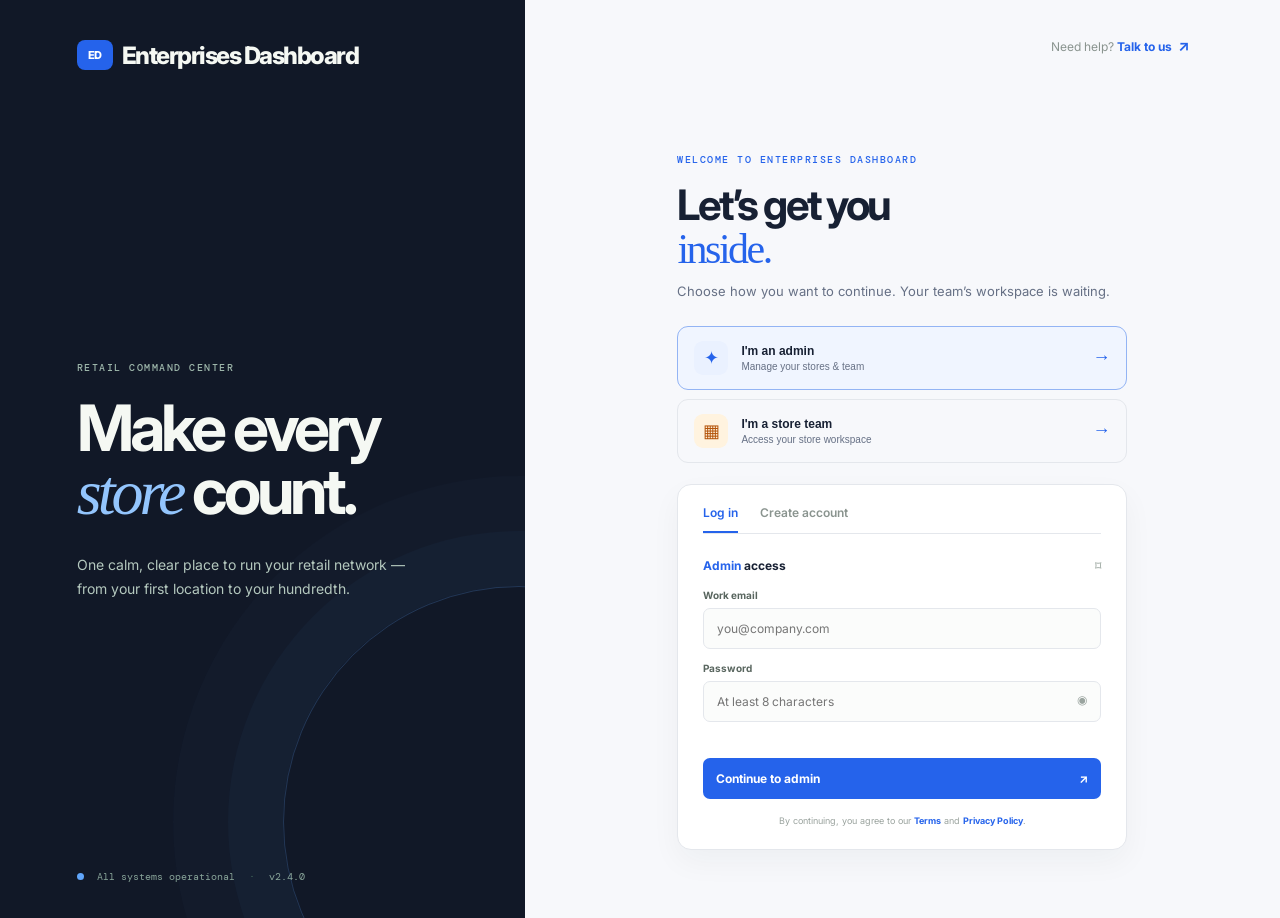
==== commit 2eeddd2c: "Use ED monogram for dashboard logo Co-authored-by: arena-agent <297053741+arena-agent@users.noreply." ====
--- a/index.html
+++ b/index.html
@@ -7,12 +7,12 @@
   <link rel="preconnect" href="https://fonts.googleapis.com">
   <link rel="preconnect" href="https://fonts.gstatic.com" crossorigin>
   <link href="https://fonts.googleapis.com/css2?family=DM+Mono:wght@400;500&family=Inter:wght@400;500;600;700;800&display=swap" rel="stylesheet">
-  <link rel="stylesheet" href="styles.css?v=11" />
+  <link rel="stylesheet" href="styles.css?v=12" />
 </head>
 <body>
   <div class="app-shell">
     <aside class="brand-panel">
-      <div class="brand"><span class="brand-mark">E</span><span>Enterprises Dashboard</span></div>
+      <div class="brand"><span class="brand-mark">ED</span><span>Enterprises Dashboard</span></div>
       <div class="brand-copy">
         <span class="eyebrow">RETAIL COMMAND CENTER</span>
         <h1>Make every<br><em>store</em> count.</h1>
@@ -22,7 +22,7 @@
     </aside>
 
     <main class="main-panel">
-      <div class="topbar"><div class="mobile-brand"><span class="brand-mark">E</span> Enterprises Dashboard</div><div class="help">Need help? <a href="mailto:hello@enterprises.app">Talk to us <span>↗</span></a></div></div>
+      <div class="topbar"><div class="mobile-brand"><span class="brand-mark">ED</span> Enterprises Dashboard</div><div class="help">Need help? <a href="mailto:hello@enterprises.app">Talk to us <span>↗</span></a></div></div>
       <section id="auth-view" class="view">
         <div class="auth-wrap">
           <div class="intro">
@@ -59,6 +59,6 @@
     </main>
   </div>
   <div id="toast" class="toast"></div>
-  <script src="app.js?v=11"></script>
+  <script src="app.js?v=12"></script>
 </body>
 </html>
--- a/styles.css
+++ b/styles.css
@@ -116,3 +116,7 @@
 .user-avatar,.store-avatar{background:#eaf1ff;color:#2563eb}.status-dot{background:#60a5fa}
 input:focus{border-color:#6b9cf6;box-shadow:0 0 0 3px #eaf1ff}
 .admin-page h2,.dash-header h2{font-weight:700;letter-spacing:-1.6px}.stat-card strong{font-weight:700}.admin-panel,.stat-card{box-shadow:0 1px 2px rgba(16,24,40,.03)}
+/* ED monogram mark */
+.brand-mark{width:36px;font-size:11px;letter-spacing:-.6px}
+.sidebar-brand .brand-mark{width:34px;font-size:10px}
+@media(max-width:800px){.brand-mark{width:32px;font-size:10px}.mobile-brand .brand-mark{width:29px;font-size:9px}}
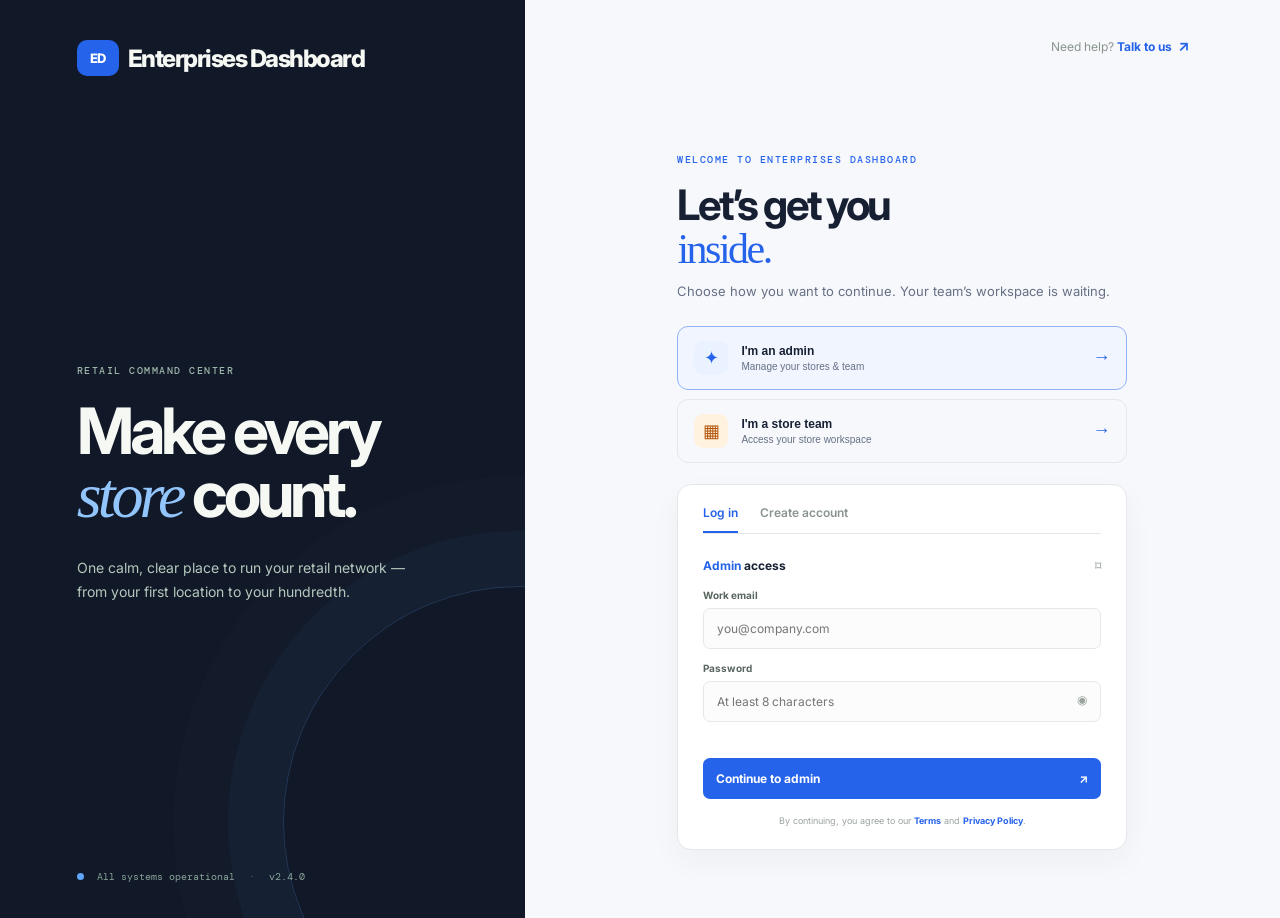
==== commit d1020b14: "Stabilize navigation on resize and enlarge ED logo Co-authored-by: arena-agent <297053741+arena-agen" ====
--- a/index.html
+++ b/index.html
@@ -7,7 +7,7 @@
   <link rel="preconnect" href="https://fonts.googleapis.com">
   <link rel="preconnect" href="https://fonts.gstatic.com" crossorigin>
   <link href="https://fonts.googleapis.com/css2?family=DM+Mono:wght@400;500&family=Inter:wght@400;500;600;700;800&display=swap" rel="stylesheet">
-  <link rel="stylesheet" href="styles.css?v=12" />
+  <link rel="stylesheet" href="styles.css?v=13" />
 </head>
 <body>
   <div class="app-shell">
@@ -59,6 +59,6 @@
     </main>
   </div>
   <div id="toast" class="toast"></div>
-  <script src="app.js?v=12"></script>
+  <script src="app.js?v=13"></script>
 </body>
 </html>
--- a/styles.css
+++ b/styles.css
@@ -120,3 +120,7 @@
 .brand-mark{width:36px;font-size:11px;letter-spacing:-.6px}
 .sidebar-brand .brand-mark{width:34px;font-size:10px}
 @media(max-width:800px){.brand-mark{width:32px;font-size:10px}.mobile-brand .brand-mark{width:29px;font-size:9px}}
+/* Larger, clearer ED monogram */
+.brand-mark{width:42px;height:36px;font-size:13px;font-weight:800;letter-spacing:-.8px;border-radius:10px}
+.sidebar-brand .brand-mark{width:40px;height:34px;font-size:12px}
+@media(max-width:800px){.brand-mark{width:38px;height:32px;font-size:12px}.mobile-brand .brand-mark{width:34px;height:30px;font-size:11px}}
